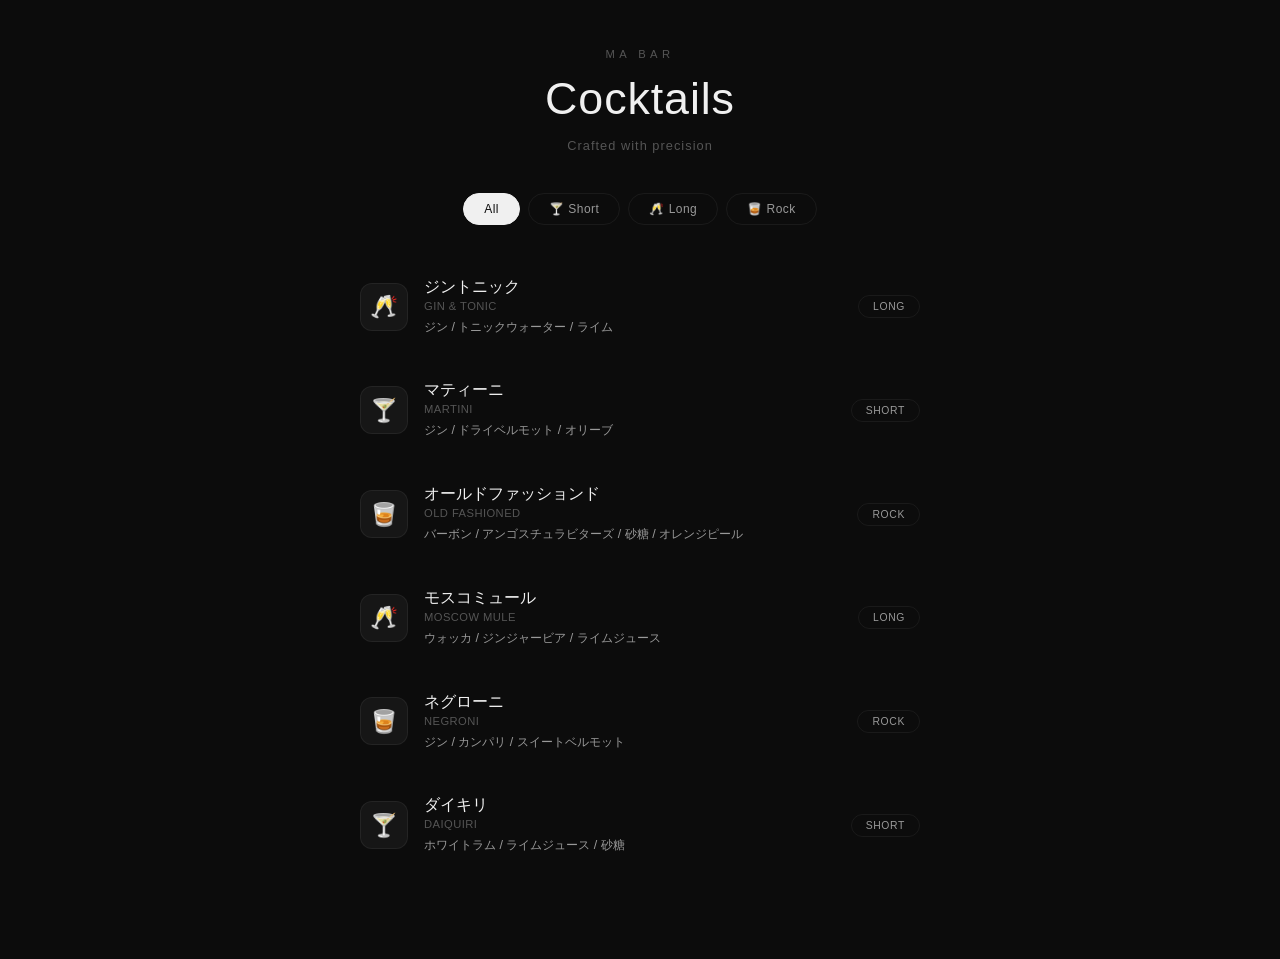
==== index.html @ 1923832e "Rename bar to MA Bar 🤖 Generated with [Claude Code](https://claude.com/claude-code)  Co-Authored-By:" ====
<!DOCTYPE html>
<html lang="ja">
<head>
  <meta charset="UTF-8">
  <meta name="viewport" content="width=device-width, initial-scale=1.0">
  <title>MA Bar</title>
  <link rel="stylesheet" href="css/style.css">
</head>
<body>
  <header class="site-header">
    <h1>MA Bar</h1>
    <div class="hero-title">Cocktails</div>
    <p class="hero-sub">Crafted with precision</p>
  </header>
  <nav class="filter-bar" id="filter-bar"></nav>
  <main class="cocktail-list" id="cocktail-list"></main>
  <script src="js/app.js"></script>
</body>
</html>
---- css/style.css ----
/* Reset & Base */
*, *::before, *::after { margin: 0; padding: 0; box-sizing: border-box; }

:root {
  --bg: #0c0c0c;
  --bg-card: #161616;
  --bg-hover: #1c1c1c;
  --accent: #d4d4d4;
  --accent-dim: #666;
  --text: #f0f0f0;
  --text-secondary: #999;
  --text-muted: #555;
  --border: rgba(255, 255, 255, 0.06);
  --border-hover: rgba(255, 255, 255, 0.12);
  --radius: 16px;
  --radius-sm: 8px;
  --transition: 0.3s cubic-bezier(0.4, 0, 0.2, 1);
}

html {
  scroll-behavior: smooth;
}

body {
  font-family: -apple-system, BlinkMacSystemFont, 'Segoe UI', 'Helvetica Neue', Arial, sans-serif;
  background: var(--bg);
  color: var(--text);
  min-height: 100vh;
  -webkit-font-smoothing: antialiased;
}

a { color: inherit; text-decoration: none; }

/* Header */
.site-header {
  padding: 48px 24px 40px;
  text-align: center;
}

.site-header h1 {
  font-size: 0.7rem;
  font-weight: 500;
  letter-spacing: 0.4em;
  color: var(--text-muted);
  text-transform: uppercase;
}

.site-header .hero-title {
  font-size: 2.8rem;
  font-weight: 200;
  letter-spacing: 0.02em;
  color: var(--text);
  margin-top: 12px;
  line-height: 1.2;
}

.site-header .hero-sub {
  font-size: 0.8rem;
  font-weight: 400;
  color: var(--text-muted);
  margin-top: 12px;
  letter-spacing: 0.08em;
}

/* Filter Tabs */
.filter-bar {
  display: flex;
  justify-content: center;
  gap: 8px;
  padding: 0 24px 32px;
}

.filter-btn {
  background: none;
  border: 1px solid var(--border);
  border-radius: 100px;
  padding: 8px 20px;
  font-size: 0.75rem;
  color: var(--text-secondary);
  cursor: pointer;
  transition: var(--transition);
  font-family: inherit;
  letter-spacing: 0.04em;
}

.filter-btn:hover {
  border-color: var(--border-hover);
  color: var(--text);
}

.filter-btn.active {
  background: var(--text);
  color: var(--bg);
  border-color: var(--text);
}

/* List Page */
.cocktail-list {
  max-width: 640px;
  margin: 0 auto;
  padding: 0 24px 80px;
}

.cocktail-item {
  display: grid;
  grid-template-columns: 48px 1fr auto;
  align-items: center;
  gap: 16px;
  padding: 20px 16px;
  margin-bottom: 4px;
  border-radius: var(--radius-sm);
  transition: var(--transition);
  cursor: pointer;
}

.cocktail-item:hover {
  background: var(--bg-hover);
}

.cocktail-item .style-icon {
  width: 48px;
  height: 48px;
  display: flex;
  align-items: center;
  justify-content: center;
  font-size: 1.4rem;
  background: var(--bg-card);
  border-radius: 12px;
  border: 1px solid var(--border);
}

.cocktail-item .info {
  min-width: 0;
}

.cocktail-item .name {
  font-size: 1rem;
  font-weight: 500;
  color: var(--text);
  margin-bottom: 2px;
}

.cocktail-item .name-en {
  font-size: 0.7rem;
  font-weight: 400;
  color: var(--text-muted);
  letter-spacing: 0.04em;
  margin-bottom: 6px;
  text-transform: uppercase;
}

.cocktail-item .ingredients {
  font-size: 0.78rem;
  color: var(--text-secondary);
  line-height: 1.5;
}

.cocktail-item .style-badge {
  font-size: 0.65rem;
  font-weight: 500;
  padding: 5px 14px;
  border: 1px solid var(--border);
  border-radius: 100px;
  color: var(--text-secondary);
  letter-spacing: 0.06em;
  text-transform: uppercase;
  white-space: nowrap;
  transition: var(--transition);
}

.cocktail-item:hover .style-badge {
  border-color: var(--border-hover);
}

/* Divider */
.list-divider {
  height: 1px;
  background: var(--border);
  margin: 0 16px;
}

/* Detail Page */
.cocktail-detail {
  max-width: 560px;
  margin: 0 auto;
  padding: 0 24px 80px;
}

.back-link {
  display: inline-flex;
  align-items: center;
  gap: 8px;
  margin-bottom: 32px;
  font-size: 0.8rem;
  font-weight: 400;
  color: var(--text-muted);
  letter-spacing: 0.04em;
  transition: var(--transition);
}

.back-link:hover {
  color: var(--text);
}

.back-link svg {
  width: 16px;
  height: 16px;
}

.detail-hero {
  width: 100%;
  aspect-ratio: 16 / 10;
  border-radius: var(--radius);
  background: var(--bg-card);
  border: 1px solid var(--border);
  display: flex;
  align-items: center;
  justify-content: center;
  font-size: 4rem;
  margin-bottom: 32px;
  overflow: hidden;
}

.detail-hero img {
  width: 100%;
  height: 100%;
  object-fit: cover;
}

.detail-meta {
  margin-bottom: 32px;
}

.detail-name {
  font-size: 2rem;
  font-weight: 300;
  color: var(--text);
  letter-spacing: 0.01em;
  margin-bottom: 4px;
}

.detail-name-en {
  font-size: 0.75rem;
  font-weight: 400;
  color: var(--text-muted);
  letter-spacing: 0.06em;
  text-transform: uppercase;
  margin-bottom: 16px;
}

.detail-style {
  display: inline-flex;
  align-items: center;
  gap: 6px;
  font-size: 0.7rem;
  font-weight: 500;
  padding: 6px 16px;
  border: 1px solid var(--border);
  border-radius: 100px;
  color: var(--text-secondary);
  letter-spacing: 0.06em;
  text-transform: uppercase;
}

.detail-section {
  margin-bottom: 28px;
}

.detail-section-title {
  font-size: 0.65rem;
  font-weight: 600;
  color: var(--text-muted);
  letter-spacing: 0.2em;
  text-transform: uppercase;
  margin-bottom: 14px;
  padding-bottom: 10px;
  border-bottom: 1px solid var(--border);
}

.detail-ingredients {
  list-style: none;
}

.detail-ingredients li {
  padding: 10px 0;
  font-size: 0.9rem;
  font-weight: 400;
  color: var(--text);
  border-bottom: 1px solid var(--border);
  display: flex;
  align-items: center;
  gap: 10px;
}

.detail-ingredients li::before {
  content: '';
  display: block;
  width: 4px;
  height: 4px;
  border-radius: 50%;
  background: var(--text-muted);
  flex-shrink: 0;
}

.detail-description {
  font-size: 0.9rem;
  line-height: 1.9;
  color: var(--text-secondary);
  font-weight: 400;
}

/* Fade-in animation */
@keyframes fadeUp {
  from {
    opacity: 0;
    transform: translateY(12px);
  }
  to {
    opacity: 1;
    transform: translateY(0);
  }
}

.fade-in {
  animation: fadeUp 0.5s ease forwards;
}

.cocktail-item {
  opacity: 0;
  animation: fadeUp 0.4s ease forwards;
}

.cocktail-item:nth-child(1) { animation-delay: 0.05s; }
.cocktail-item:nth-child(2) { animation-delay: 0.1s; }
.cocktail-item:nth-child(3) { animation-delay: 0.15s; }
.cocktail-item:nth-child(4) { animation-delay: 0.2s; }
.cocktail-item:nth-child(5) { animation-delay: 0.25s; }
.cocktail-item:nth-child(6) { animation-delay: 0.3s; }
.cocktail-item:nth-child(7) { animation-delay: 0.35s; }
.cocktail-item:nth-child(8) { animation-delay: 0.4s; }
.cocktail-item:nth-child(9) { animation-delay: 0.45s; }
.cocktail-item:nth-child(10) { animation-delay: 0.5s; }

/* Responsive */
@media (max-width: 480px) {
  .site-header .hero-title {
    font-size: 2rem;
  }

  .cocktail-item {
    grid-template-columns: 40px 1fr;
    gap: 12px;
  }

  .cocktail-item .style-icon {
    width: 40px;
    height: 40px;
    font-size: 1.2rem;
    border-radius: 10px;
  }

  .cocktail-item .style-badge {
    display: none;
  }

  .filter-bar {
    flex-wrap: wrap;
  }
}
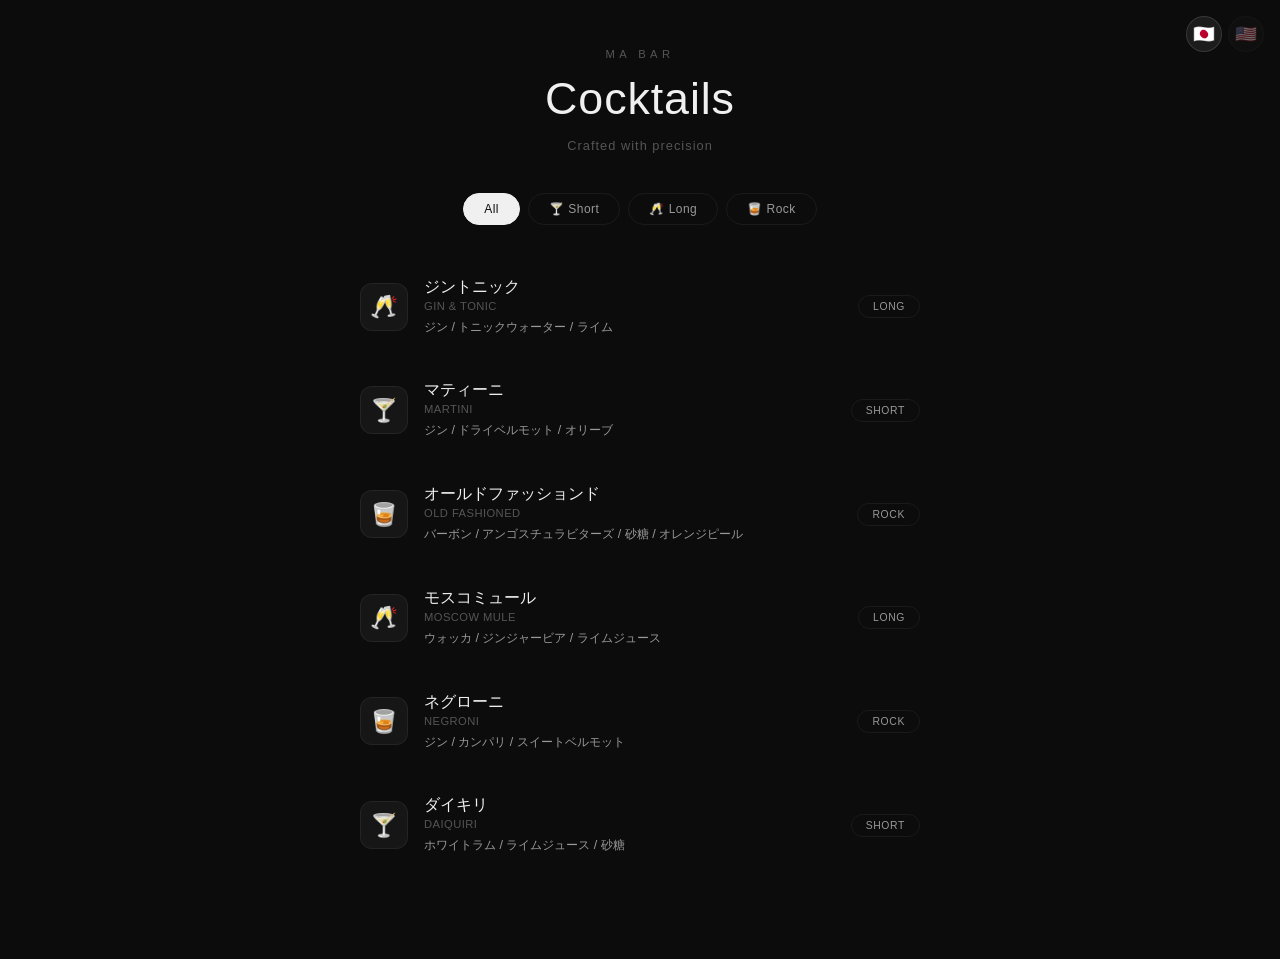
==== commit 37967f15: "Add Japanese/English language toggle with flag icons 🇯🇵/🇺🇸 toggle fixed at top-right corner, languag" ====
--- a/index.html
+++ b/index.html
@@ -7,6 +7,10 @@
   <link rel="stylesheet" href="css/style.css">
 </head>
 <body>
+  <div class="lang-toggle" id="lang-toggle">
+    <button class="lang-btn active" data-lang="ja" aria-label="Japanese">🇯🇵</button>
+    <button class="lang-btn" data-lang="en" aria-label="English">🇺🇸</button>
+  </div>
   <header class="site-header">
     <h1>MA Bar</h1>
     <div class="hero-title">Cocktails</div>
--- a/css/style.css
+++ b/css/style.css
@@ -31,6 +31,43 @@
 
 a { color: inherit; text-decoration: none; }
 
+/* Language Toggle */
+.lang-toggle {
+  position: fixed;
+  top: 16px;
+  right: 16px;
+  display: flex;
+  gap: 6px;
+  z-index: 100;
+}
+
+.lang-btn {
+  background: var(--bg-card);
+  border: 1px solid var(--border);
+  border-radius: 50%;
+  width: 36px;
+  height: 36px;
+  display: flex;
+  align-items: center;
+  justify-content: center;
+  font-size: 1.1rem;
+  cursor: pointer;
+  transition: var(--transition);
+  padding: 0;
+  opacity: 0.4;
+}
+
+.lang-btn:hover {
+  border-color: var(--border-hover);
+  opacity: 0.7;
+}
+
+.lang-btn.active {
+  opacity: 1;
+  border-color: var(--border-hover);
+  background: var(--bg-hover);
+}
+
 /* Header */
 .site-header {
   padding: 48px 24px 40px;
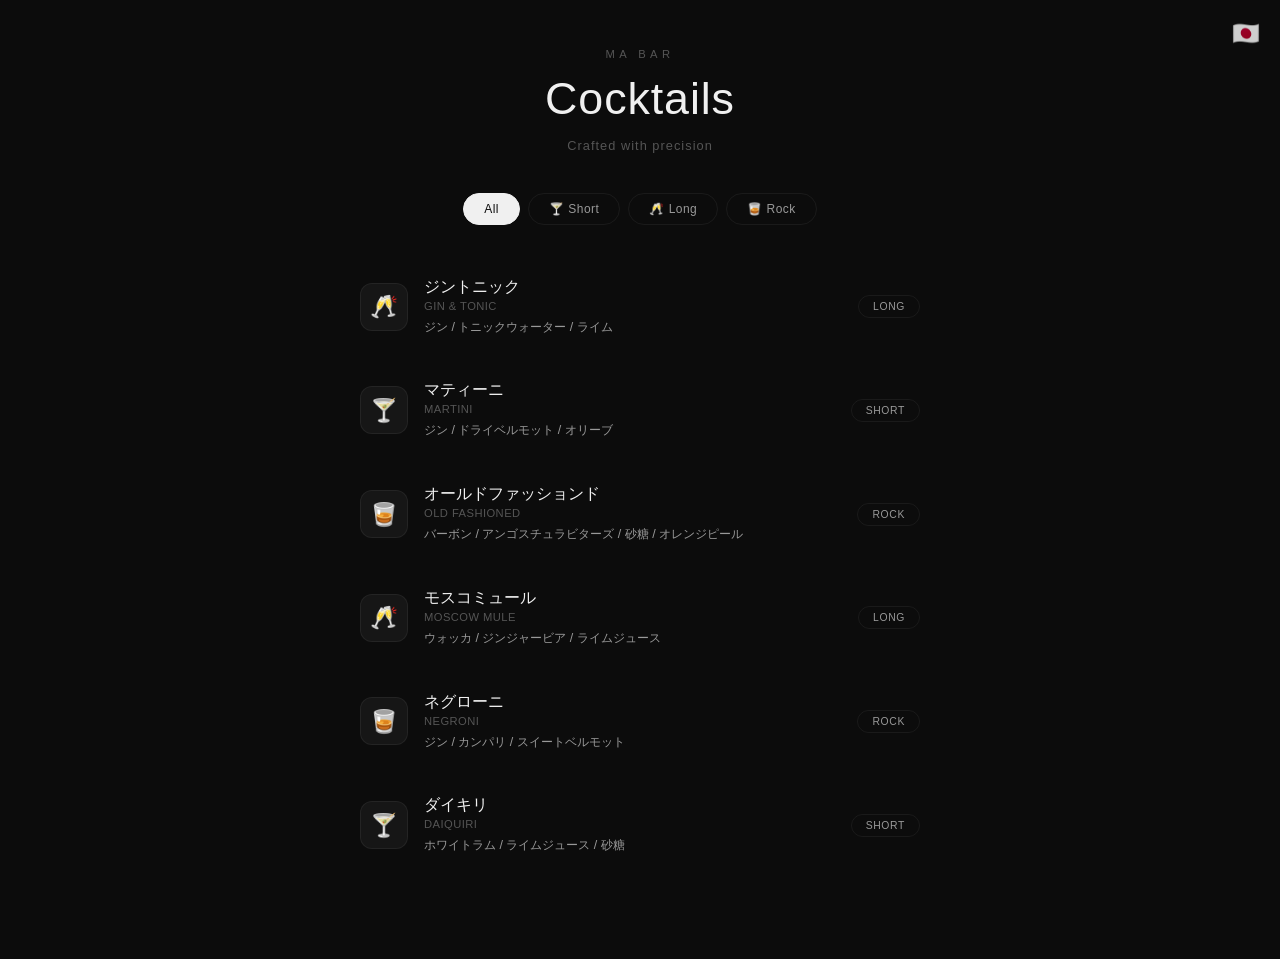
==== commit 96cbe17a: "Simplify language toggle to single flag button Show only the current language flag (🇯🇵/🇺🇸), click to" ====
--- a/index.html
+++ b/index.html
@@ -7,10 +7,7 @@
   <link rel="stylesheet" href="css/style.css">
 </head>
 <body>
-  <div class="lang-toggle" id="lang-toggle">
-    <button class="lang-btn active" data-lang="ja" aria-label="Japanese">🇯🇵</button>
-    <button class="lang-btn" data-lang="en" aria-label="English">🇺🇸</button>
-  </div>
+  <button class="lang-switch" id="lang-switch" aria-label="Switch language">🇯🇵</button>
   <header class="site-header">
     <h1>MA Bar</h1>
     <div class="hero-title">Cocktails</div>
--- a/css/style.css
+++ b/css/style.css
@@ -31,41 +31,31 @@
 
 a { color: inherit; text-decoration: none; }
 
-/* Language Toggle */
-.lang-toggle {
+/* Language Switch */
+.lang-switch {
   position: fixed;
   top: 16px;
   right: 16px;
-  display: flex;
-  gap: 6px;
+  left: auto;
   z-index: 100;
-}
-
-.lang-btn {
-  background: var(--bg-card);
-  border: 1px solid var(--border);
-  border-radius: 50%;
+  background: transparent;
+  border: none;
   width: 36px;
   height: 36px;
   display: flex;
   align-items: center;
   justify-content: center;
-  font-size: 1.1rem;
+  font-size: 1.4rem;
   cursor: pointer;
   transition: var(--transition);
   padding: 0;
-  opacity: 0.4;
-}
-
-.lang-btn:hover {
-  border-color: var(--border-hover);
-  opacity: 0.7;
-}
-
-.lang-btn.active {
+  line-height: 1;
+  opacity: 0.8;
+}
+
+.lang-switch:hover {
   opacity: 1;
-  border-color: var(--border-hover);
-  background: var(--bg-hover);
+  transform: scale(1.1);
 }
 
 /* Header */
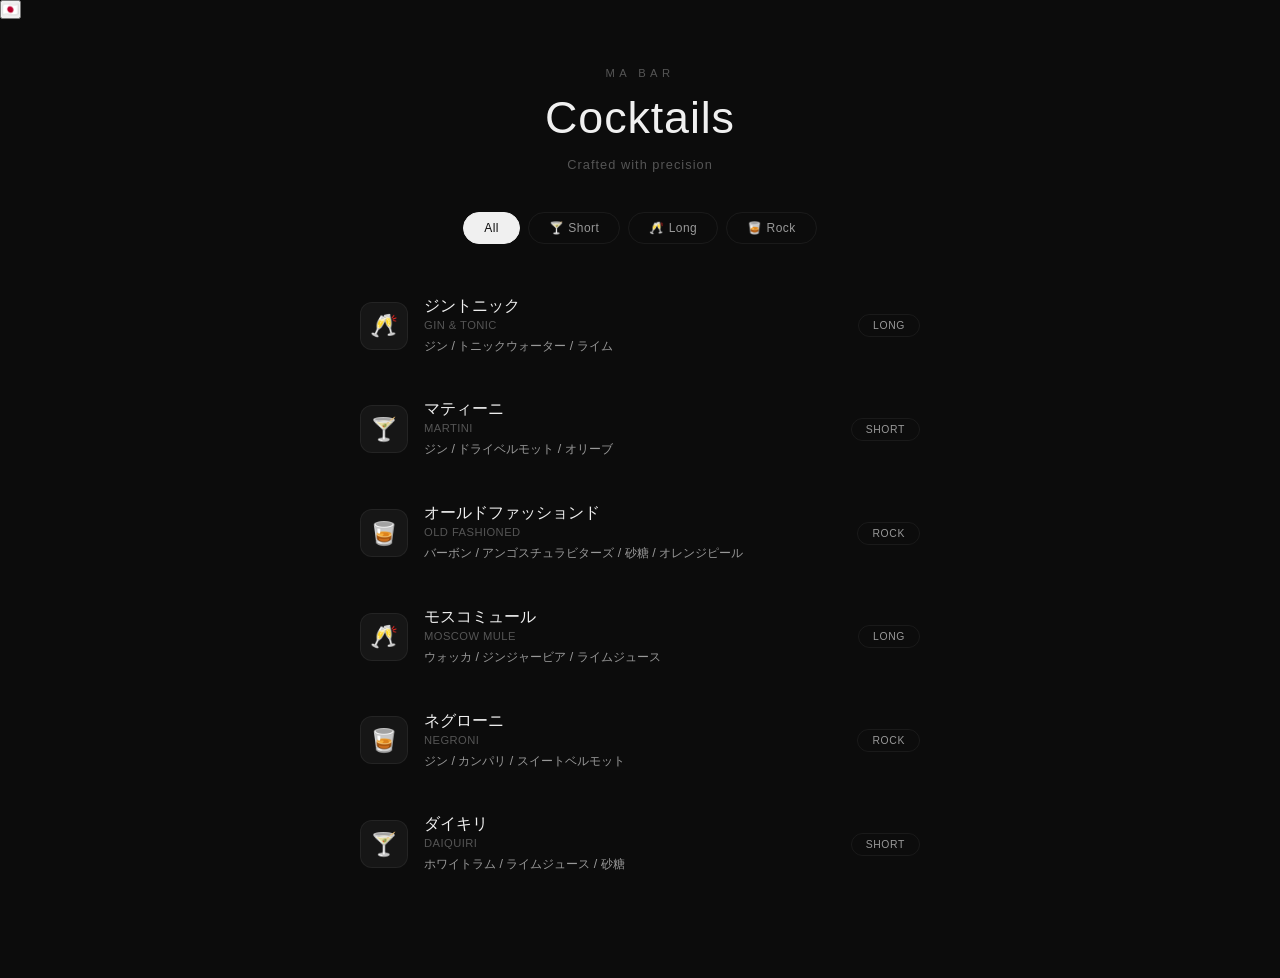
==== commit e7ca81e5: "Add cache-busting version params to CSS/JS references Force browsers to load latest CSS and JS inste" ====
--- a/index.html
+++ b/index.html
@@ -4,7 +4,7 @@
   <meta charset="UTF-8">
   <meta name="viewport" content="width=device-width, initial-scale=1.0">
   <title>MA Bar</title>
-  <link rel="stylesheet" href="css/style.css">
+  <link rel="stylesheet" href="css/style.css?v=2">
 </head>
 <body>
   <button class="lang-switch" id="lang-switch" aria-label="Switch language">🇯🇵</button>
@@ -15,6 +15,6 @@
   </header>
   <nav class="filter-bar" id="filter-bar"></nav>
   <main class="cocktail-list" id="cocktail-list"></main>
-  <script src="js/app.js"></script>
+  <script src="js/app.js?v=2"></script>
 </body>
 </html>
--- a/css/style.css
+++ b/css/style.css
@@ -31,31 +31,40 @@
 
 a { color: inherit; text-decoration: none; }
 
-/* Language Switch */
-.lang-switch {
+/* Language Toggle */
+.lang-toggle {
   position: fixed;
   top: 16px;
   right: 16px;
-  left: auto;
+あ  left: auto;
+  display: flex;
+  gap: 6px;
   z-index: 100;
+}
+
+.lang-btn {
   background: transparent;
   border: none;
+  border-radius: 50%;
   width: 36px;
   height: 36px;
   display: flex;
   align-items: center;
   justify-content: center;
-  font-size: 1.4rem;
+  font-size: 1.3rem;
   cursor: pointer;
   transition: var(--transition);
   padding: 0;
+  opacity: 0.35;
   line-height: 1;
-  opacity: 0.8;
-}
-
-.lang-switch:hover {
+}
+
+.lang-btn:hover {
+  opacity: 0.7;
+}
+
+.lang-btn.active {
   opacity: 1;
-  transform: scale(1.1);
 }
 
 /* Header */
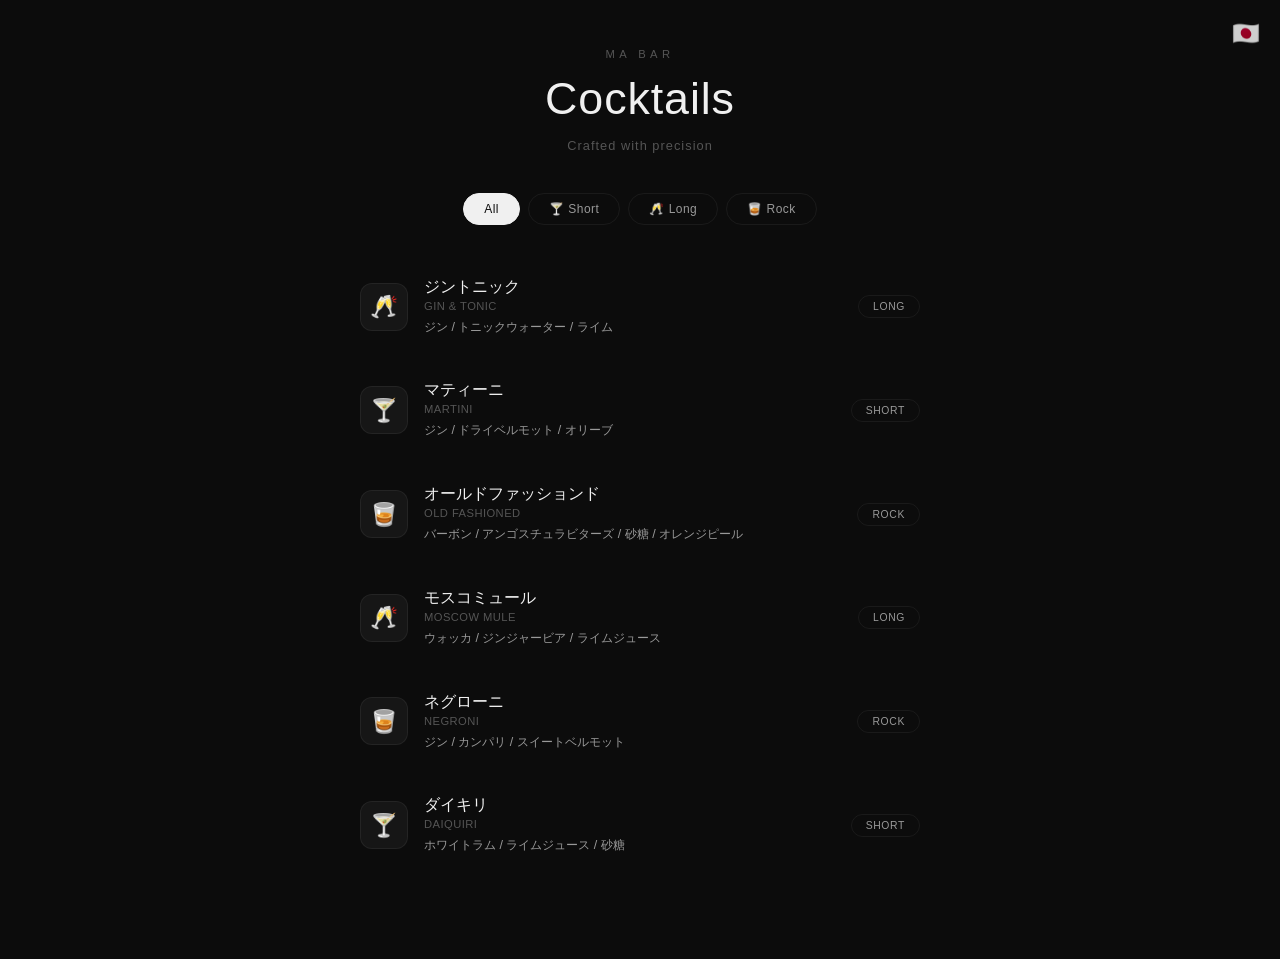
==== commit 2094cb4a: "Fix CSS: replace broken .lang-toggle with .lang-switch, add inline fallback Previous CSS edit left s" ====
--- a/index.html
+++ b/index.html
@@ -4,10 +4,10 @@
   <meta charset="UTF-8">
   <meta name="viewport" content="width=device-width, initial-scale=1.0">
   <title>MA Bar</title>
-  <link rel="stylesheet" href="css/style.css?v=2">
+  <link rel="stylesheet" href="css/style.css?v=3">
 </head>
 <body>
-  <button class="lang-switch" id="lang-switch" aria-label="Switch language">🇯🇵</button>
+  <button class="lang-switch" id="lang-switch" style="position:fixed;top:16px;right:16px;z-index:100;background:none;border:none;font-size:1.4rem;cursor:pointer;opacity:0.8;padding:0;" aria-label="Switch language">🇯🇵</button>
   <header class="site-header">
     <h1>MA Bar</h1>
     <div class="hero-title">Cocktails</div>
@@ -15,6 +15,6 @@
   </header>
   <nav class="filter-bar" id="filter-bar"></nav>
   <main class="cocktail-list" id="cocktail-list"></main>
-  <script src="js/app.js?v=2"></script>
+  <script src="js/app.js?v=3"></script>
 </body>
 </html>
--- a/css/style.css
+++ b/css/style.css
@@ -31,39 +31,27 @@
 
 a { color: inherit; text-decoration: none; }
 
-/* Language Toggle */
-.lang-toggle {
+/* Language Switch */
+.lang-switch {
   position: fixed;
   top: 16px;
   right: 16px;
-あ  left: auto;
-  display: flex;
-  gap: 6px;
   z-index: 100;
-}
-
-.lang-btn {
-  background: transparent;
+  -webkit-appearance: none;
+  appearance: none;
+  background: none;
   border: none;
-  border-radius: 50%;
   width: 36px;
   height: 36px;
-  display: flex;
-  align-items: center;
-  justify-content: center;
-  font-size: 1.3rem;
+  font-size: 1.4rem;
   cursor: pointer;
-  transition: var(--transition);
   padding: 0;
-  opacity: 0.35;
+  margin: 0;
   line-height: 1;
-}
-
-.lang-btn:hover {
-  opacity: 0.7;
-}
-
-.lang-btn.active {
+  opacity: 0.8;
+}
+
+.lang-switch:hover {
   opacity: 1;
 }
 
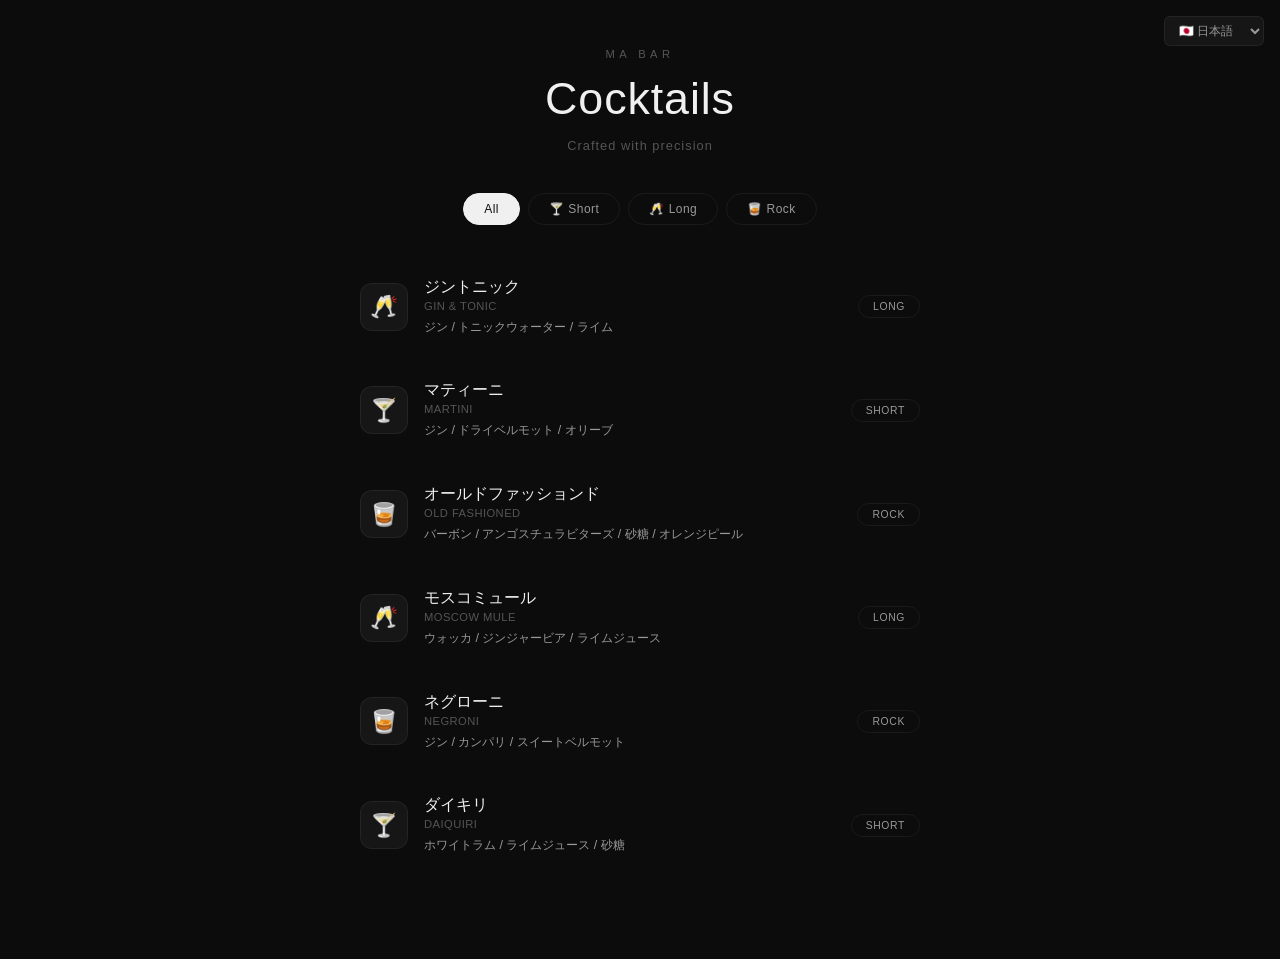
==== commit c53fd0e3: "Change language UI to dropdown select, fix ingredient cache issue - Replace single flag toggle with " ====
--- a/index.html
+++ b/index.html
@@ -4,10 +4,13 @@
   <meta charset="UTF-8">
   <meta name="viewport" content="width=device-width, initial-scale=1.0">
   <title>MA Bar</title>
-  <link rel="stylesheet" href="css/style.css?v=3">
+  <link rel="stylesheet" href="css/style.css?v=4">
 </head>
 <body>
-  <button class="lang-switch" id="lang-switch" style="position:fixed;top:16px;right:16px;z-index:100;background:none;border:none;font-size:1.4rem;cursor:pointer;opacity:0.8;padding:0;" aria-label="Switch language">🇯🇵</button>
+  <select class="lang-select" id="lang-select" aria-label="Language">
+    <option value="ja">🇯🇵 日本語</option>
+    <option value="en">🇺🇸 English</option>
+  </select>
   <header class="site-header">
     <h1>MA Bar</h1>
     <div class="hero-title">Cocktails</div>
@@ -15,6 +18,6 @@
   </header>
   <nav class="filter-bar" id="filter-bar"></nav>
   <main class="cocktail-list" id="cocktail-list"></main>
-  <script src="js/app.js?v=3"></script>
+  <script src="js/app.js?v=4"></script>
 </body>
 </html>
--- a/css/style.css
+++ b/css/style.css
@@ -31,28 +31,32 @@
 
 a { color: inherit; text-decoration: none; }
 
-/* Language Switch */
-.lang-switch {
+/* Language Select */
+.lang-select {
   position: fixed;
   top: 16px;
   right: 16px;
   z-index: 100;
-  -webkit-appearance: none;
-  appearance: none;
-  background: none;
-  border: none;
-  width: 36px;
-  height: 36px;
-  font-size: 1.4rem;
+  background: var(--bg-card);
+  color: var(--text-secondary);
+  border: 1px solid var(--border);
+  border-radius: 6px;
+  padding: 6px 10px;
+  font-size: 0.75rem;
+  font-family: inherit;
   cursor: pointer;
-  padding: 0;
-  margin: 0;
-  line-height: 1;
-  opacity: 0.8;
-}
-
-.lang-switch:hover {
-  opacity: 1;
+  outline: none;
+}
+
+.lang-select:hover,
+.lang-select:focus {
+  border-color: var(--border-hover);
+  color: var(--text);
+}
+
+.lang-select option {
+  background: var(--bg-card);
+  color: var(--text);
 }
 
 /* Header */
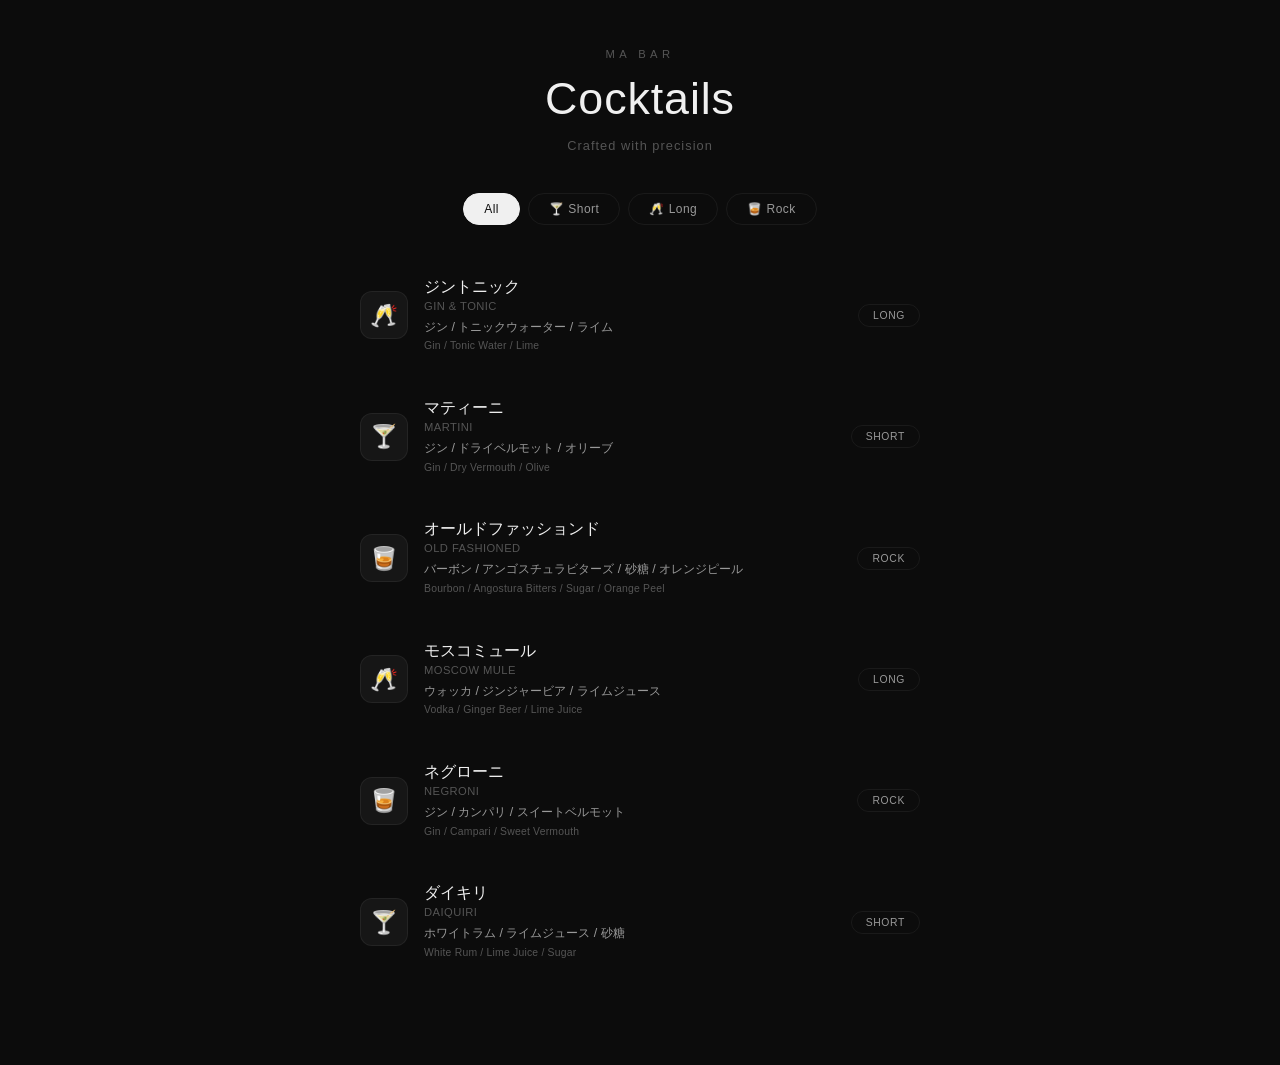
==== commit af502caa: "Remove language toggle, add English subtitles for ingredients - Remove language select UI and all i1" ====
--- a/index.html
+++ b/index.html
@@ -4,13 +4,9 @@
   <meta charset="UTF-8">
   <meta name="viewport" content="width=device-width, initial-scale=1.0">
   <title>MA Bar</title>
-  <link rel="stylesheet" href="css/style.css?v=4">
+  <link rel="stylesheet" href="css/style.css?v=5">
 </head>
 <body>
-  <select class="lang-select" id="lang-select" aria-label="Language">
-    <option value="ja">🇯🇵 日本語</option>
-    <option value="en">🇺🇸 English</option>
-  </select>
   <header class="site-header">
     <h1>MA Bar</h1>
     <div class="hero-title">Cocktails</div>
@@ -18,6 +14,6 @@
   </header>
   <nav class="filter-bar" id="filter-bar"></nav>
   <main class="cocktail-list" id="cocktail-list"></main>
-  <script src="js/app.js?v=4"></script>
+  <script src="js/app.js?v=5"></script>
 </body>
 </html>
--- a/css/style.css
+++ b/css/style.css
@@ -31,34 +31,6 @@
 
 a { color: inherit; text-decoration: none; }
 
-/* Language Select */
-.lang-select {
-  position: fixed;
-  top: 16px;
-  right: 16px;
-  z-index: 100;
-  background: var(--bg-card);
-  color: var(--text-secondary);
-  border: 1px solid var(--border);
-  border-radius: 6px;
-  padding: 6px 10px;
-  font-size: 0.75rem;
-  font-family: inherit;
-  cursor: pointer;
-  outline: none;
-}
-
-.lang-select:hover,
-.lang-select:focus {
-  border-color: var(--border-hover);
-  color: var(--text);
-}
-
-.lang-select option {
-  background: var(--bg-card);
-  color: var(--text);
-}
-
 /* Header */
 .site-header {
   padding: 48px 24px 40px;
@@ -183,6 +155,14 @@
   line-height: 1.5;
 }
 
+.cocktail-item .ingredients-en {
+  font-size: 0.65rem;
+  color: var(--text-muted);
+  letter-spacing: 0.02em;
+  margin-top: 2px;
+  line-height: 1.5;
+}
+
 .cocktail-item .style-badge {
   font-size: 0.65rem;
   font-weight: 500;
@@ -318,6 +298,10 @@
   display: flex;
   align-items: center;
   gap: 10px;
+}
+
+.detail-ingredients li {
+  flex-wrap: wrap;
 }
 
 .detail-ingredients li::before {
@@ -328,6 +312,14 @@
   border-radius: 50%;
   background: var(--text-muted);
   flex-shrink: 0;
+}
+
+.ingredient-en {
+  width: 100%;
+  font-size: 0.7rem;
+  color: var(--text-muted);
+  padding-left: 14px;
+  margin-top: 2px;
 }
 
 .detail-description {
